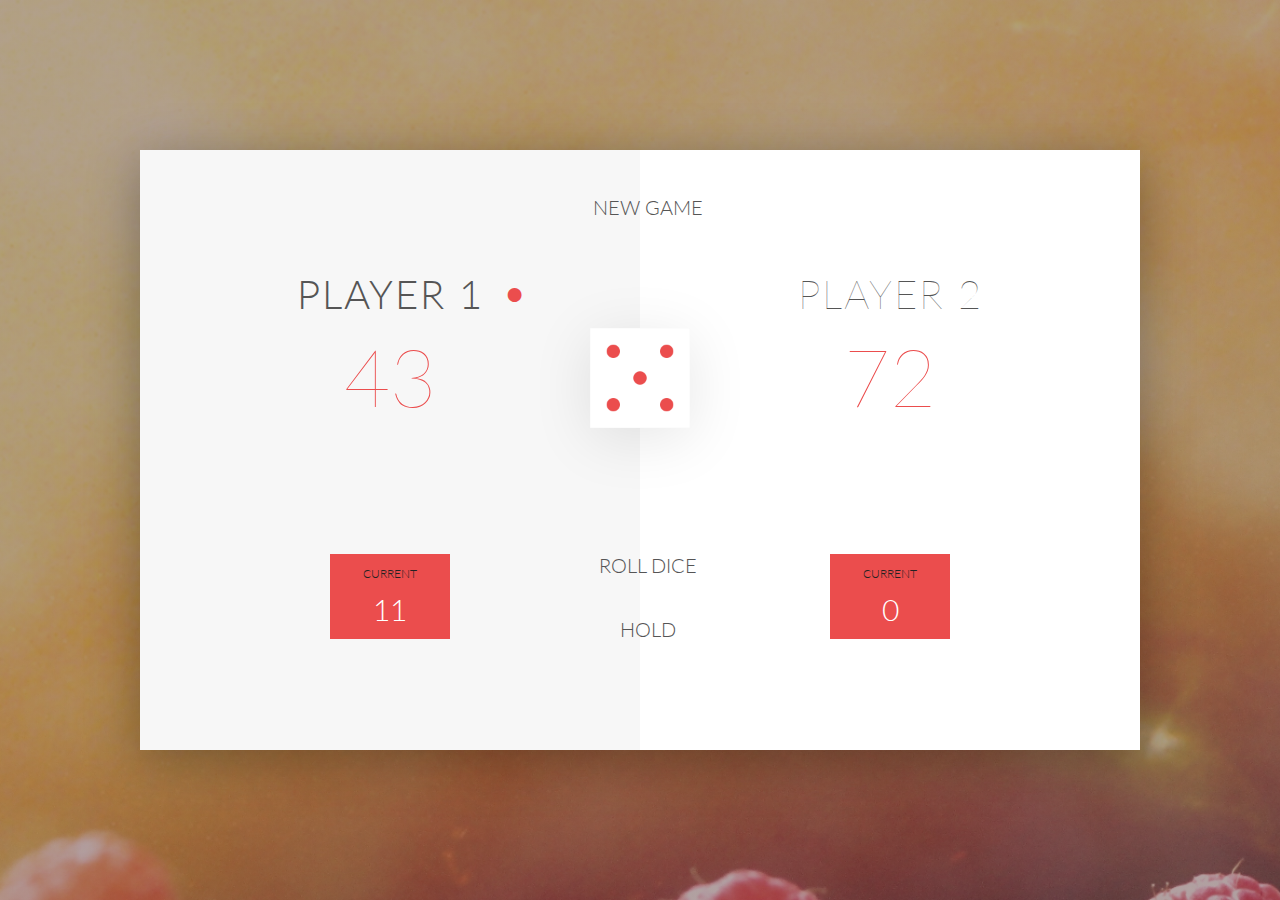
==== GameWithDice/4-DOM-Pig-Game/index.html @ 3f8dcf12 "Game with dice challenge initialization." ====
<!DOCTYPE html>
<html lang="en">
    <head>
        <meta charset="UTF-8">
        <link href="https://fonts.googleapis.com/css?family=Lato:100,300,600" rel="stylesheet" type="text/css">
        <link href="http://code.ionicframework.com/ionicons/2.0.1/css/ionicons.min.css" rel="stylesheet" type="text/css">
        <link type="text/css" rel="stylesheet" href="style.css">
        
        <title>Pig Game</title>
    </head>

    <body>
        <div class="wrapper clearfix">
            <div class="player-0-panel active">
                <div class="player-name" id="name-0">Player 1</div>
                <div class="player-score" id="score-0">43</div>
                <div class="player-current-box">
                    <div class="player-current-label">Current</div>
                    <div class="player-current-score" id="current-0">11</div>
                </div>
            </div>
            
            <div class="player-1-panel">
                <div class="player-name" id="name-1">Player 2</div>
                <div class="player-score" id="score-1">72</div>
                <div class="player-current-box">
                    <div class="player-current-label">Current</div>
                    <div class="player-current-score" id="current-1">0</div>
                </div>
            </div>
            
            <button class="btn-new"><i class="ion-ios-plus-outline"></i>New game</button>
            <button class="btn-roll"><i class="ion-ios-loop"></i>Roll dice</button>
            <button class="btn-hold"><i class="ion-ios-download-outline"></i>Hold</button>
            
            <img src="dice-5.png" alt="Dice" class="dice">
        </div>
        
        <script src="app.js"></script>
    </body>
</html>
---- GameWithDice/4-DOM-Pig-Game/style.css ----
/**********************************************
*** GENERAL
**********************************************/

* {
    margin: 0;
    padding: 0;
    box-sizing: border-box;
    
}

.clearfix::after {
    content: "";
    display: table;
    clear: both;
}

body {
    background-image: linear-gradient(rgba(62, 20, 20, 0.4), rgba(62, 20, 20, 0.4)), url(back.jpg);
    background-size: cover;
    background-position: center;
    font-family: Lato;
    font-weight: 300;
    position: relative;
    height: 100vh;
    color: #555;
}

.wrapper {
    width: 1000px;
    position: absolute;
    top: 50%;
    left: 50%;
    transform: translate(-50%, -50%);
    background-color: #fff;
    box-shadow: 0px 10px 50px rgba(0, 0, 0, 0.3);
    overflow: hidden;
}

.player-0-panel,
.player-1-panel {
    width: 50%;
    float: left;
    height: 600px;
    padding: 100px;
}



/**********************************************
*** PLAYERS
**********************************************/

.player-name {
    font-size: 40px;
    text-align: center;
    text-transform: uppercase;
    letter-spacing: 2px;
    font-weight: 100;
    margin-top: 20px;
    margin-bottom: 10px;
    position: relative;
}

.player-score {
    text-align: center;
    font-size: 80px;
    font-weight: 100;
    color: #EB4D4D;
    margin-bottom: 130px;
}

.active { background-color: #f7f7f7; }
.active .player-name { font-weight: 300; }

.active .player-name::after {
    content: "\2022";
    font-size: 47px;
    position: absolute;
    color: #EB4D4D;
    top: -7px;
    right: 10px;
    
}

.player-current-box {
    background-color: #EB4D4D;
    color: #fff;
    width: 40%;
    margin: 0 auto;
    padding: 12px;
    text-align: center;
}

.player-current-label {
    text-transform: uppercase;
    margin-bottom: 10px;
    font-size: 12px;
    color: #222;
}

.player-current-score {
    font-size: 30px;
}

button {
    position: absolute;
    width: 200px;
    left: 50%;
    transform: translateX(-50%);
    color: #555;
    background: none;
    border: none;
    font-family: Lato;
    font-size: 20px;
    text-transform: uppercase;
    cursor: pointer;
    font-weight: 300;
    transition: background-color 0.3s, color 0.3s;
}

button:hover { font-weight: 600; }
button:hover i { margin-right: 20px; }

button:focus {
    outline: none;
}

i {
    color: #EB4D4D;
    display: inline-block;
    margin-right: 15px;
    font-size: 32px;
    line-height: 1;
    vertical-align: text-top;
    margin-top: -4px;
    transition: margin 0.3s;
}

.btn-new { top: 45px;}
.btn-roll { top: 403px;}
.btn-hold { top: 467px;}

.dice {
    position: absolute;
    left: 50%;
    top: 178px;
    transform: translateX(-50%);
    height: 100px;
    box-shadow: 0px 10px 60px rgba(0, 0, 0, 0.10);
}

.winner { background-color: #f7f7f7; }
.winner .player-name { font-weight: 300; color: #EB4D4D; }
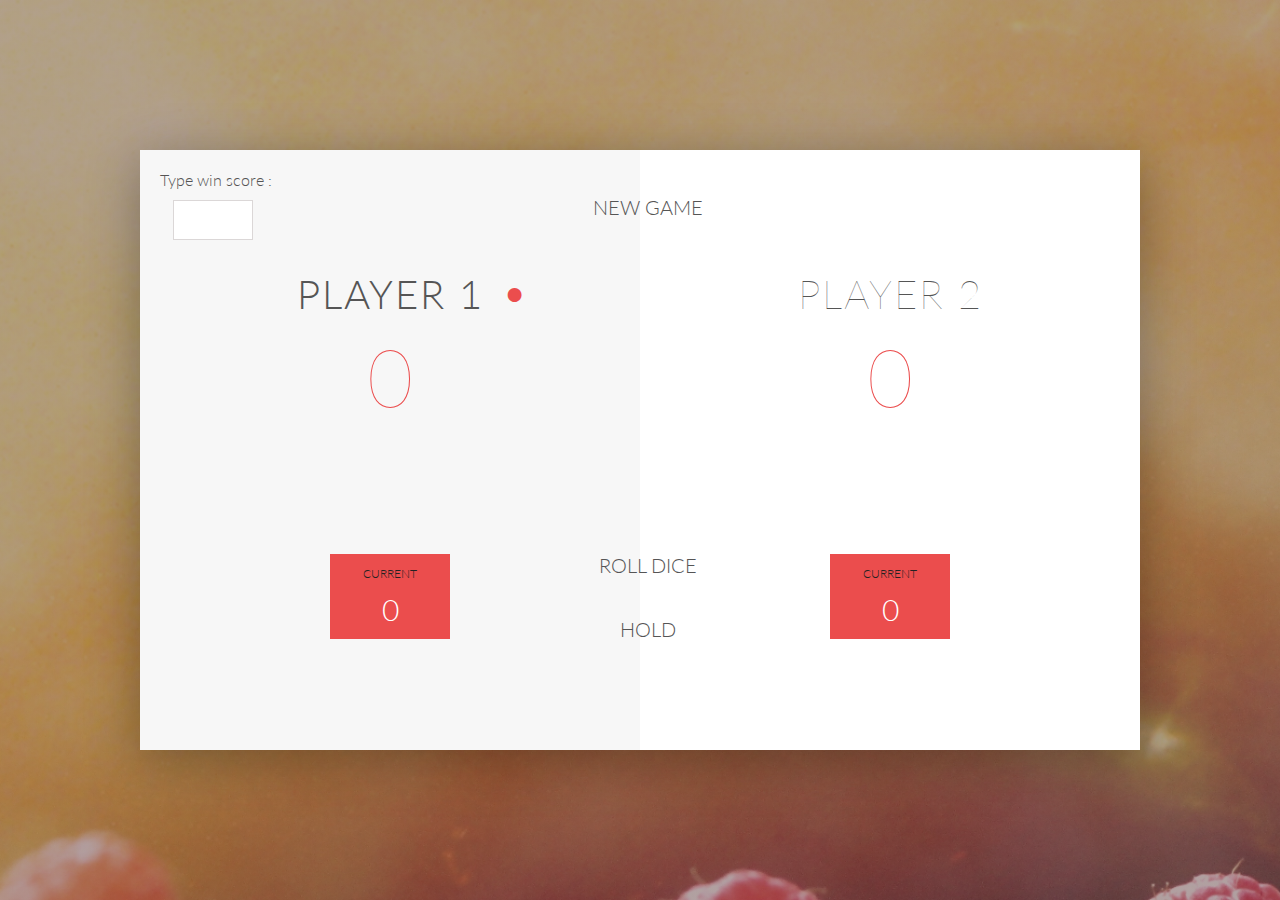
==== commit 9ada6070: "Added number input field and styled it." ====
--- a/GameWithDice/4-DOM-Pig-Game/index.html
+++ b/GameWithDice/4-DOM-Pig-Game/index.html
@@ -11,6 +11,12 @@
 
     <body>
         <div class="wrapper clearfix">
+            <span class="typeScore">
+                Type win score :
+                <input type="number">
+            </span>
+
+
             <div class="player-0-panel active">
                 <div class="player-name" id="name-0">Player 1</div>
                 <div class="player-score" id="score-0">43</div>
--- a/GameWithDice/4-DOM-Pig-Game/style.css
+++ b/GameWithDice/4-DOM-Pig-Game/style.css
@@ -151,4 +151,35 @@
 }
 
 .winner { background-color: #f7f7f7; }
-.winner .player-name { font-weight: 300; color: #EB4D4D; }+.winner .player-name { font-weight: 300; color: #EB4D4D; }
+
+input[type='number']
+{
+    position: absolute;
+    top: 30px;
+    left: 13px;
+    height: 40px;
+    font-size: 1.2em;
+    width: 80px;
+    color: #938f8f;
+    border: 1px solid #dbd7d7;
+    padding: 0px 10px;
+}
+
+input[type='number']:hover
+{
+    border: 1px solid #eb4d4d;
+}
+
+input[type='number']:focus
+{
+    outline: none;
+    border: 2px solid #eb4d4d;
+}
+
+.typeScore
+{
+    position: absolute;
+    top: 20px;
+    left: 20px;
+}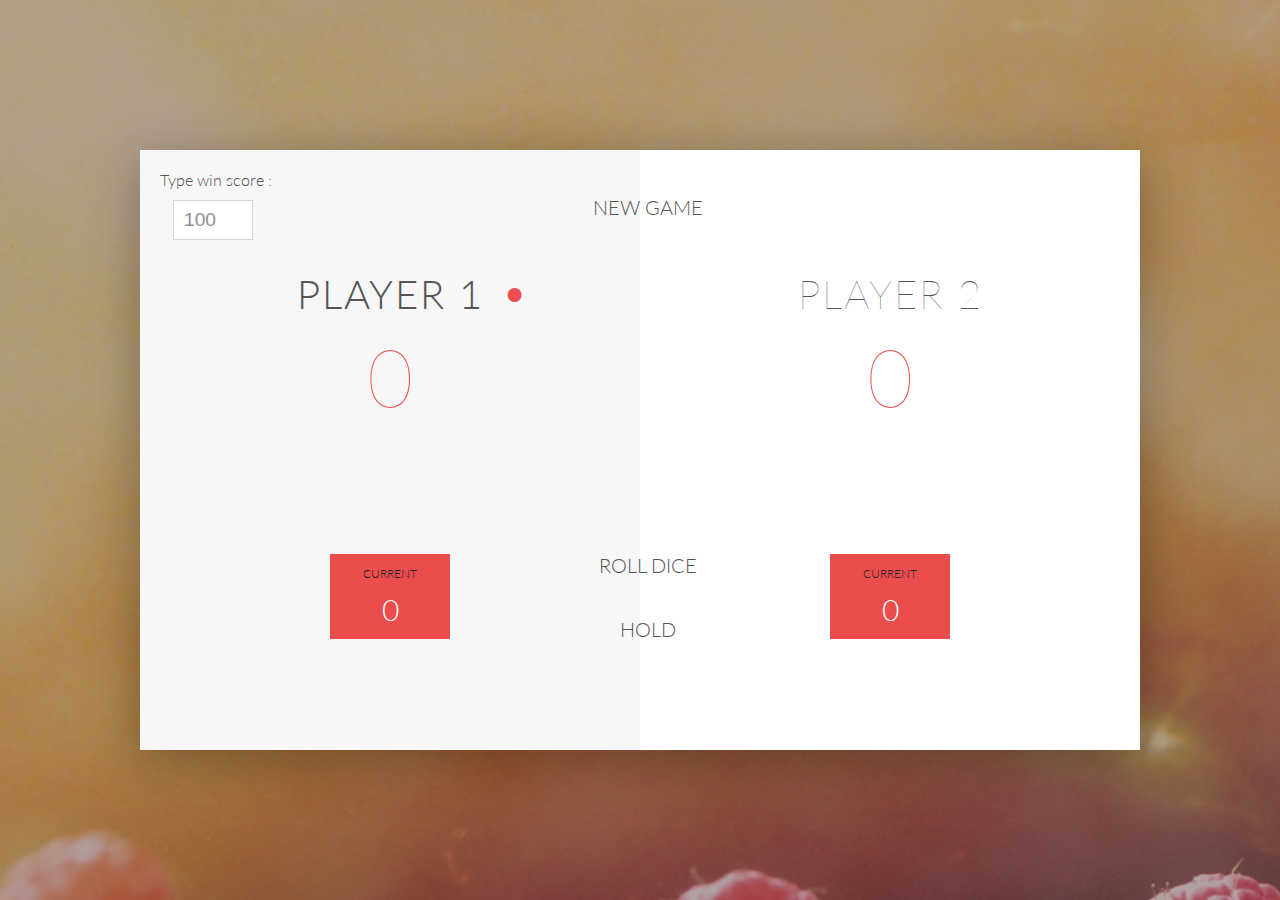
==== commit 836ea6c4: "Added variable resposible for wining score and putted it to initialization function." ====
--- a/GameWithDice/4-DOM-Pig-Game/index.html
+++ b/GameWithDice/4-DOM-Pig-Game/index.html
@@ -13,7 +13,7 @@
         <div class="wrapper clearfix">
             <span class="typeScore">
                 Type win score :
-                <input type="number">
+                <input id="totalScore" type="number">
             </span>
 
 
